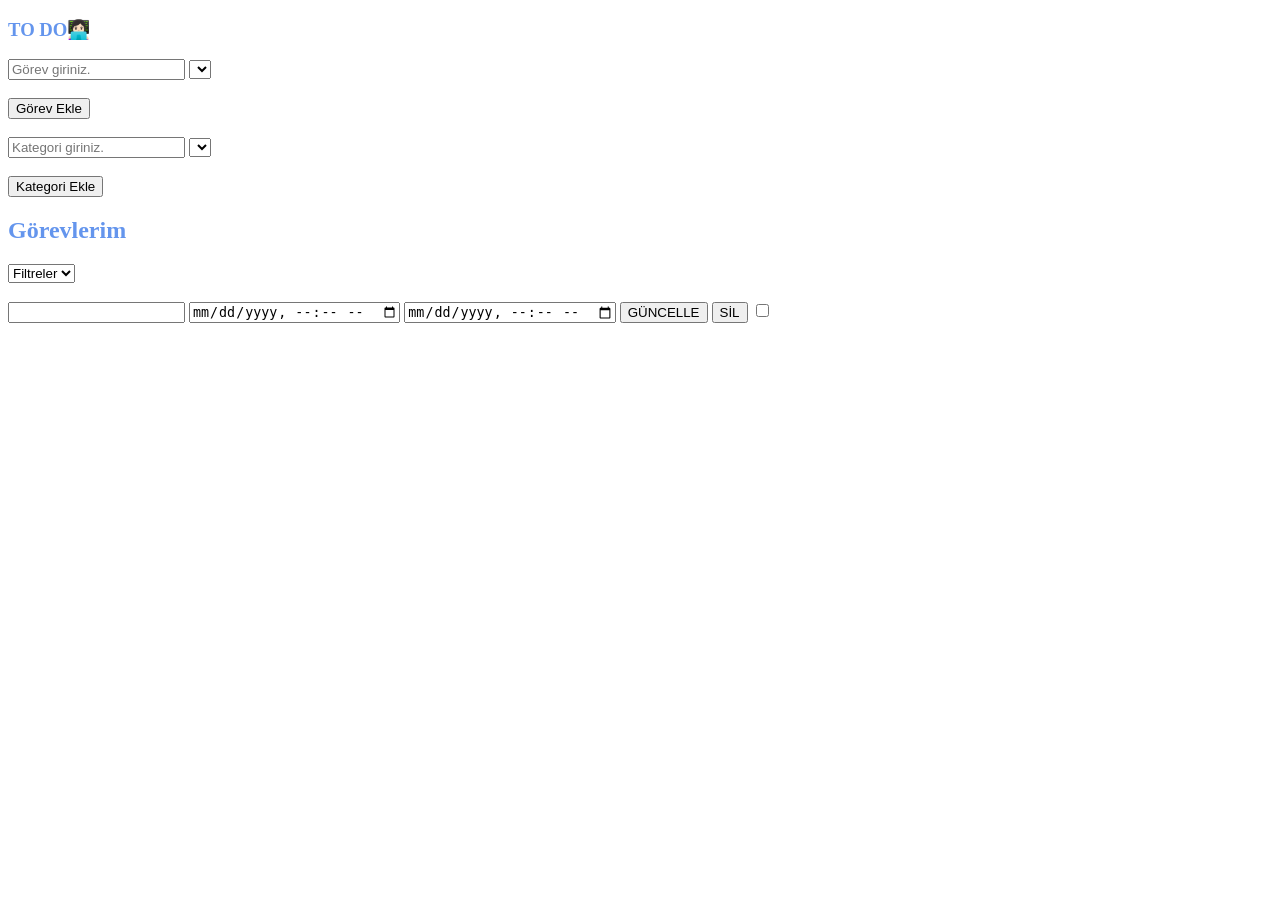
==== todo-list/index.html @ 212270d3 "feat: to-do list başlangıç kodları" ====
<!DOCTYPE html>
<html lang="en">
<head>
    <meta charset="UTF-8">
    <meta name="viewport" content="width=device-width, initial-scale=1.0">
    <title>To Do List</title>
</head>
<body>
    
    <div class="container">
        <h3 style="color:cornflowerblue">TO DO👩🏻‍💻</h3>

        <div class="grid">
            <div class="card">
                <div class="card-header">
                    <div>
                    <input type="text", id="inputTask" , placeholder="Görev giriniz.">
                    <select id="taskSelect">
                        <option value="Görev Seçin"></option>
                    </select>
                    </div>
                    <br>
                    <button type="button" id="task">Görev Ekle</button>
                    <br><br>

                    <input type="text", id="inputCategory", placeholder="Kategori giriniz.">
                    <select id="categorySelect">
                        <option value="Kategori Seçin"></option>
                    </select>
                    <br><br>
                    <button type="button" id="categorySubmit">Kategori Ekle</button>
                </div>

                <section class="list-container">
                    <h2 style="color:cornflowerblue">Görevlerim</h2>
                    <ul id="taskList"></ul>
                </section>

                
                <!--burada filtre özelliği ekledik.-->
                <div>
                    <select id="sort">
                        <option value="">Filtreler</option>
                    </select>
                    <br><br>
                </div>
            
                <!--eklenen görevler burada görünecek-->
                <div id="taskContainer" class="grid-container">
                    <input value="">
                    <input type="datetime-local", id="starting">
                    <input type="datetime-local", id="ending">
                    <button type="submit", id="update">GÜNCELLE</button>
                    <button type="reset", id="delete">SİL</button>
                    <input type="checkbox", id="control">
                </div>
    
            </div>
            
        </div>
    </div>
    


</body>
</html>
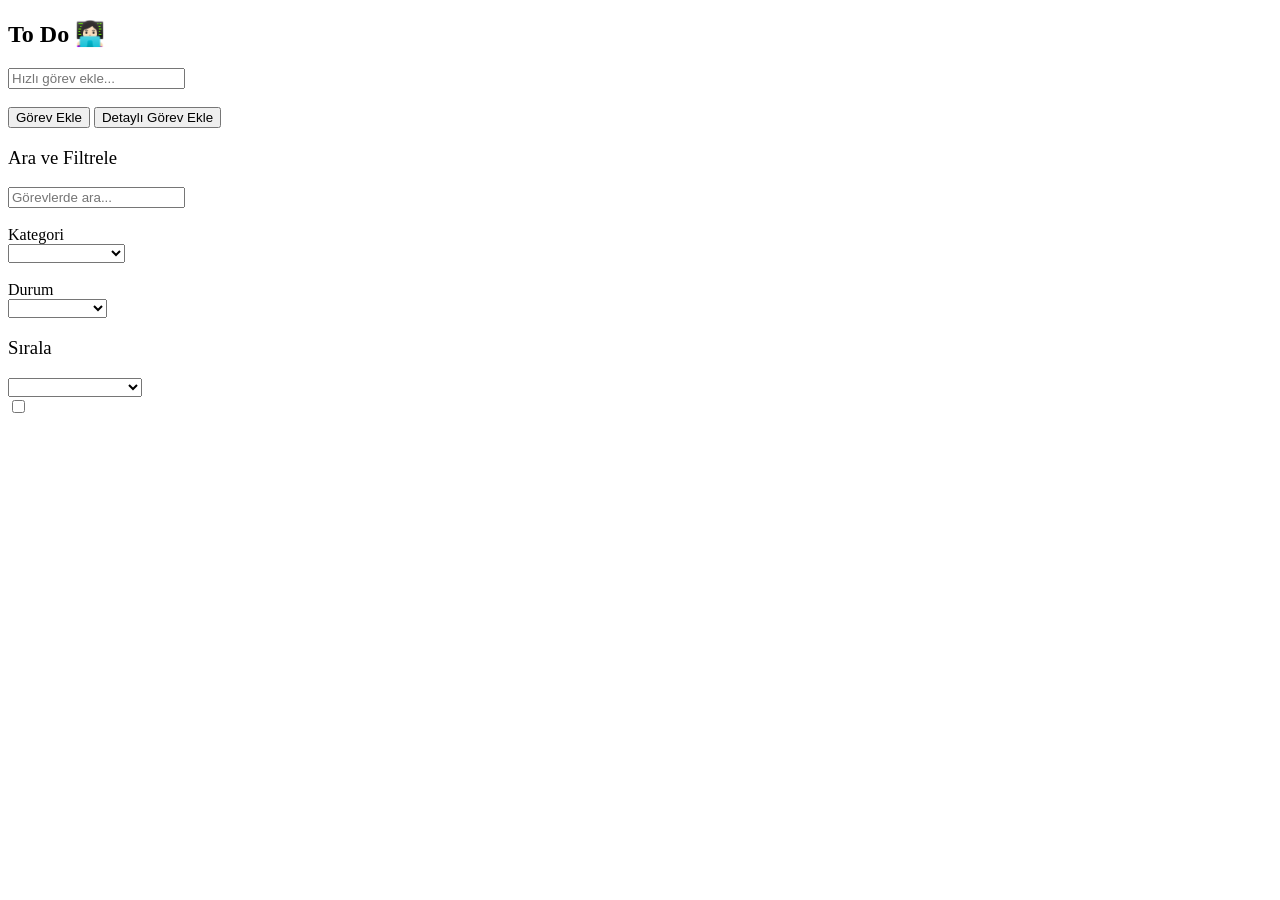
==== commit 1f2719ba: "feat: to-do list görev, kategori ekleme" ====
--- a/todo-list/index.html
+++ b/todo-list/index.html
@@ -3,64 +3,109 @@
 <head>
     <meta charset="UTF-8">
     <meta name="viewport" content="width=device-width, initial-scale=1.0">
-    <title>To Do List</title>
+    <title>Todo App</title>
+    <link rel="stylesheet" href="style.css">
 </head>
 <body>
-    
+
     <div class="container">
-        <h3 style="color:cornflowerblue">TO DO👩🏻‍💻</h3>
+        <header>
+    <h2>To Do 👩🏻‍💻</h2>
+    <div class="quick-add-container">
+        <form id="quick-add-form">
+            <input type="text" id="add-input" placeholder="Hızlı görev ekle..." required>
+            <br><br>
+            <button type="submit" id="add-input-btn" title="Hızlı Ekle">Görev Ekle</button>
+            <button type="button" id="open-details-btn" class="btn-secondary">Detaylı Görev Ekle</button>
+        </form>
+    </div>
+</header>
 
-        <div class="grid">
-            <div class="card">
-                <div class="card-header">
-                    <div>
-                    <input type="text", id="inputTask" , placeholder="Görev giriniz.">
-                    <select id="taskSelect">
-                        <option value="Görev Seçin"></option>
-                    </select>
-                    </div>
+<dialog id="detailed-modal">
+    <div class="modal-content">
+        <h3>Yeni Detaylı Görev</h3>
+        <hr>
+        <form id="detailed-add-form" method="dialog">
+            <label for="det-title">Görev:</label>
+            <input type="text" id="det-title" placeholder="Ne yapacaksın?" required><br><br>
+
+            <label for="add-category">Kategori:</label>
+            <input type="text" id="add-category" placeholder="Örn: Ödev, Ev"><br><br>
+
+            <div class="date-group">
+                
+                <input id="starting" type="datetime-local" required>
+                <span>-</span>
+                <input id="ending" type="datetime-local" required>
+            </div>
+            <br>
+
+            <div class="modal-actions">
+                <button type="button" id="close-modal-btn">İptal</button>
+                <button type="submit" class="btn-primary">Kaydet</button>
+            </div>
+        </form>
+    </div>
+</dialog>
+        
+
+        <main class="content">
+            <aside class="filters-sidebar">
+                <section class="filter-group">
+                    <h3>Ara ve Filtrele</h3>
+                    <input type="text" id="search-input" placeholder="Görevlerde ara...">
                     <br>
-                    <button type="button" id="task">Görev Ekle</button>
-                    <br><br>
 
-                    <input type="text", id="inputCategory", placeholder="Kategori giriniz.">
-                    <select id="categorySelect">
-                        <option value="Kategori Seçin"></option>
+                    <br>
+                    <label for="category-filter">Kategori</label>
+                    <br>
+                    <select id="category-filter">
+                        <option value=""></option>
+                        <option value="all">Tüm Kategoriler</option>
                     </select>
                     <br><br>
-                    <button type="button" id="categorySubmit">Kategori Ekle</button>
-                </div>
-
-                <section class="list-container">
-                    <h2 style="color:cornflowerblue">Görevlerim</h2>
-                    <ul id="taskList"></ul>
+                    <label for="status-filter">Durum</label>
+                    <br>
+                    <select id="status-filter">
+                        <option value=""></option>
+                        <option value="all">Hepsi</option>
+                        <option value="active">Aktif</option>
+                        <option value="completed">Tamamlanan</option>
+                    </select>
                 </section>
 
-                
-                <!--burada filtre özelliği ekledik.-->
-                <div>
-                    <select id="sort">
-                        <option value="">Filtreler</option>
+                <section class="sort-group">
+                    <h3>Sırala</h3>
+                    <select id="sort-select">
+                        <option value=""></option>
+                        <option value="date-desc">Tarih (Yeni -> Eski)</option>
+                        <option value="date-asc">Tarih (Eski -> Yeni)</option>
+                        <option value="alpha-asc">İsim (A -> Z)</option>
+                        <option value="alpha-desc">İsim (Z -> A)</option>
                     </select>
-                    <br><br>
+                </section>
+            </aside>
+
+            
+            <section class="todo-list-container">
+                <div id="todo-list" class="todo-list">
+                    <article class="task-card">
+                        <div class="card-header">
+                            <span class="dc"></span>
+                            <input type="checkbox" id="taskCheck">
+                        </div>
+                        <label for="taskCheck"></label>
+                        <div class="task-footer">
+                            <span class="task-date"></span>
+                            <span class="status-badge"></span>
+                        </div>
+                    </article>
                 </div>
-            
-                <!--eklenen görevler burada görünecek-->
-                <div id="taskContainer" class="grid-container">
-                    <input value="">
-                    <input type="datetime-local", id="starting">
-                    <input type="datetime-local", id="ending">
-                    <button type="submit", id="update">GÜNCELLE</button>
-                    <button type="reset", id="delete">SİL</button>
-                    <input type="checkbox", id="control">
-                </div>
-    
-            </div>
-            
-        </div>
-    </div>
-    
+            </section>
 
 
+        </main>
+    </div>
+    <script src="script.js"></script>
 </body>
-</html> 
+</html>
--- a/todo-list/style.css
+++ b/todo-list/style.css
@@ -0,0 +1,3 @@
+h3 {
+    font-weight: normal;
+}
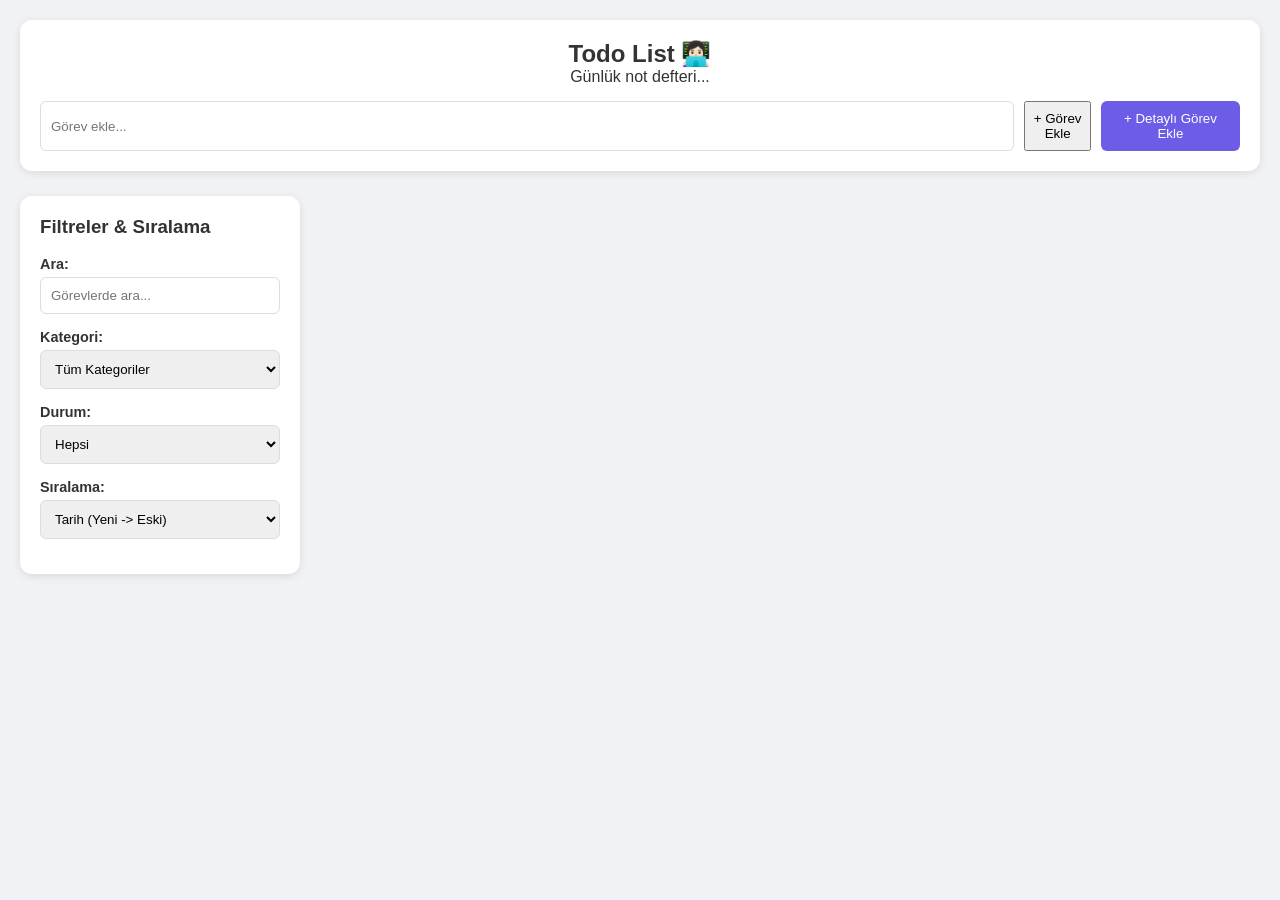
==== commit 873639b3: "LocalStorage özelliği eklendi, CSS tarafı güçlendirildi" ====
--- a/todo-list/index.html
+++ b/todo-list/index.html
@@ -1,5 +1,5 @@
 <!DOCTYPE html>
-<html lang="en">
+<html lang="tr">
 <head>
     <meta charset="UTF-8">
     <meta name="viewport" content="width=device-width, initial-scale=1.0">
@@ -10,102 +10,87 @@
 
     <div class="container">
         <header>
-    <h2>To Do 👩🏻‍💻</h2>
-    <div class="quick-add-container">
-        <form id="quick-add-form">
-            <input type="text" id="add-input" placeholder="Hızlı görev ekle..." required>
-            <br><br>
-            <button type="submit" id="add-input-btn" title="Hızlı Ekle">Görev Ekle</button>
-            <button type="button" id="open-details-btn" class="btn-secondary">Detaylı Görev Ekle</button>
-        </form>
+            <h2>Todo List 👩🏻‍💻</h2>
+            <p>Günlük not defteri...</p>
+            <div class="quick-add-container">
+                <form id="quick-add-form">
+                    <input type="text" id="add-input" placeholder="Görev ekle..." required>
+                    <button type="submit" id="add-input-btn">+ Görev Ekle</button>
+                    <button type="button" id="open-details-btn" class="btn-primary"> + Detaylı Görev Ekle</button>
+                </form>
+            </div>
+        </header>
+
+        <main class="content">
+            <aside class="filters-sidebar">
+                <section class="filter-group">
+                    <h3>Filtreler & Sıralama</h3><br>
+                    
+                    <div class="input-group">
+                        <label for="search-input">Ara:</label>
+                        <input type="text" id="search-input" placeholder="Görevlerde ara...">
+                    </div>
+
+                    <div class="input-group">
+                        <label for="category-filter">Kategori:</label>
+                        <select id="category-filter">
+                            <option value="all">Tüm Kategoriler</option>
+                            </select>
+                    </div>
+
+                    <div class="input-group">
+                        <label for="status-filter">Durum:</label>
+                        <select id="status-filter">
+                            <option value="all" selected>Hepsi</option>
+                            <option value="active">Aktif</option>
+                            <option value="completed">Tamamlanan</option>
+                        </select>
+                    </div>
+
+                    <div class="input-group">
+                        <label for="sort-select">Sıralama:</label>
+                        <select id="sort-select">
+                            <option value="date-desc">Tarih (Yeni -> Eski)</option>
+                            <option value="date-asc">Tarih (Eski -> Yeni)</option>
+                            <option value="alpha-asc">İsim (A -> Z)</option>
+                        </select>
+                    </div>
+                </section>
+            </aside>
+
+            <!-- bu kısım görevlerin gösterileceği o kısım, görevlerin buraya gelmesi için oluşturulmuş bir alandır. -->
+            <section class="todo-list-container">
+                <div id="todo-list" class="task-grid">
+                    </div>
+            </section>
+        </main>
     </div>
-</header>
 
-<dialog id="detailed-modal">
+    <dialog id="detailed-modal">
     <div class="modal-content">
-        <h3>Yeni Detaylı Görev</h3>
-        <hr>
-        <form id="detailed-add-form" method="dialog">
-            <label for="det-title">Görev:</label>
-            <input type="text" id="det-title" placeholder="Ne yapacaksın?" required><br><br>
+        <h3 id="modal-title">Yeni Detaylı Görev</h3>
+        <form id="detailed-add-form">
+            <label>Görev:</label>
+            <input type="text" id="det-title" required>
 
-            <label for="add-category">Kategori:</label>
-            <input type="text" id="add-category" placeholder="Örn: Ödev, Ev"><br><br>
+            <label>Kategori:</label>
+            <input type="text" id="det-category"> 
 
             <div class="date-group">
-                
-                <input id="starting" type="datetime-local" required>
-                <span>-</span>
-                <input id="ending" type="datetime-local" required>
+                <label>Başlangıç:</label>
+                <input id="det-starting" type="datetime-local" required>
+                <label>Bitiş:</label>
+                <input id="det-ending" type="datetime-local" required>
             </div>
-            <br>
 
             <div class="modal-actions">
                 <button type="button" id="close-modal-btn">İptal</button>
-                <button type="submit" class="btn-primary">Kaydet</button>
+                <button type="submit" id="submit-modal-btn">Kaydet</button>
             </div>
         </form>
     </div>
 </dialog>
-        
 
-        <main class="content">
-            <aside class="filters-sidebar">
-                <section class="filter-group">
-                    <h3>Ara ve Filtrele</h3>
-                    <input type="text" id="search-input" placeholder="Görevlerde ara...">
-                    <br>
-
-                    <br>
-                    <label for="category-filter">Kategori</label>
-                    <br>
-                    <select id="category-filter">
-                        <option value=""></option>
-                        <option value="all">Tüm Kategoriler</option>
-                    </select>
-                    <br><br>
-                    <label for="status-filter">Durum</label>
-                    <br>
-                    <select id="status-filter">
-                        <option value=""></option>
-                        <option value="all">Hepsi</option>
-                        <option value="active">Aktif</option>
-                        <option value="completed">Tamamlanan</option>
-                    </select>
-                </section>
-
-                <section class="sort-group">
-                    <h3>Sırala</h3>
-                    <select id="sort-select">
-                        <option value=""></option>
-                        <option value="date-desc">Tarih (Yeni -> Eski)</option>
-                        <option value="date-asc">Tarih (Eski -> Yeni)</option>
-                        <option value="alpha-asc">İsim (A -> Z)</option>
-                        <option value="alpha-desc">İsim (Z -> A)</option>
-                    </select>
-                </section>
-            </aside>
-
-            
-            <section class="todo-list-container">
-                <div id="todo-list" class="todo-list">
-                    <article class="task-card">
-                        <div class="card-header">
-                            <span class="dc"></span>
-                            <input type="checkbox" id="taskCheck">
-                        </div>
-                        <label for="taskCheck"></label>
-                        <div class="task-footer">
-                            <span class="task-date"></span>
-                            <span class="status-badge"></span>
-                        </div>
-                    </article>
-                </div>
-            </section>
-
-
-        </main>
-    </div>
     <script src="script.js"></script>
 </body>
-</html>
+</html>
--- a/todo-list/style.css
+++ b/todo-list/style.css
@@ -1,3 +1,131 @@
-h3 {
-    font-weight: normal;
-}+/* ==========================================================================
+   GENEL AYARLAR
+   ========================================================================== */
+* {
+    margin: 0;
+    padding: 0;
+    box-sizing: border-box;
+    font-family: 'Segoe UI', Tahoma, sans-serif;
+}
+
+body {
+    background-color: #f0f2f5;
+    padding: 20px;
+    color: #333;
+}
+
+.container {
+    max-width: 1400px;
+    margin: 0 auto;
+}
+
+/* ==========================================================================
+   HEADER & SIDEBAR
+   ========================================================================== */
+header {
+    background: #fff;
+    padding: 20px;
+    border-radius: 12px;
+    box-shadow: 0 2px 8px rgba(0,0,0,0.1);
+    text-align: center;
+    margin-bottom: 25px;
+}
+
+.quick-add-container form {
+    display: flex;
+    justify-content: center;
+    gap: 10px;
+    margin-top: 15px;
+}
+
+.content {
+    display: flex;
+    gap: 25px;
+    align-items: flex-start;
+}
+
+.filters-sidebar {
+    flex: 0 0 280px;
+    background: #fff;
+    padding: 20px;
+    border-radius: 12px;
+    box-shadow: 0 2px 8px rgba(0,0,0,0.1);
+}
+
+.input-group { margin-bottom: 15px; }
+.input-group label { display: block; font-weight: 600; font-size: 0.9rem; margin-bottom: 5px; }
+
+input, select {
+    width: 100%;
+    padding: 10px;
+    border: 1px solid #ddd;
+    border-radius: 6px;
+}
+
+/* ==========================================================================
+   GÖREV KARTLARI (GRID)
+   ========================================================================== */
+.task-grid {
+    display: grid;
+    grid-template-columns: repeat(auto-fill, minmax(320px, 1fr));
+    gap: 20px;
+    flex: 1;
+}
+
+.task-card {
+    background: #fff;
+    border-radius: 12px;
+    padding: 20px;
+    box-shadow: 0 4px 6px rgba(0,0,0,0.05);
+    border-top: 6px solid #6c5ce7;
+    transition: transform 0.2s;
+    display: flex;
+    flex-direction: column;
+    gap: 12px;
+}
+
+.task-card:hover { transform: translateY(-5px); }
+
+/* --- DURUM RENKLERİ --- */
+
+/* VAKTİ GEÇMİŞ (Kırmızı) */
+.task-card.overdue {
+    background-color: #fff1f0 !important;
+    border-top-color: #ff4d4f !important;
+    border-left: 5px solid #ff4d4f !important;
+}
+
+/* 1 GÜNDEN AZ KALAN (Sarı) */
+.task-card.warning {
+    background-color: #fffbe6 !important;
+    border-top-color: #faad14 !important;
+    border-left: 5px solid #faad14 !important;
+}
+
+/* TAMAMLANMIŞ (Yeşil/Soluk) */
+.task-card.completed-card {
+    background-color: #f6ffed !important;
+    border-top-color: #52c41a !important;
+    opacity: 0.8;
+}
+
+.completed-text { text-decoration: line-through; color: #888; }
+
+/* ==========================================================================
+   DİALOG & BUTONLAR
+   ========================================================================== */
+dialog {
+    border: none;
+    border-radius: 15px;
+    padding: 25px;
+    width: 450px;
+    margin: auto;
+    box-shadow: 0 10px 30px rgba(0,0,0,0.2);
+}
+
+dialog::backdrop { background: rgba(0,0,0,0.5); backdrop-filter: blur(4px); }
+
+.card-actions { display: flex; gap: 8px; margin-top: 10px; }
+.edit-btn { background: #e3f2fd; color: #1976d2; flex: 1; border: none; padding: 8px; border-radius: 5px; cursor: pointer; }
+.delete-btn { background: #ffebee; color: #d32f2f; flex: 1; border: none; padding: 8px; border-radius: 5px; cursor: pointer; }
+.btn-primary { background: #6c5ce7; color: white; border: none; padding: 10px 20px; border-radius: 6px; cursor: pointer; }
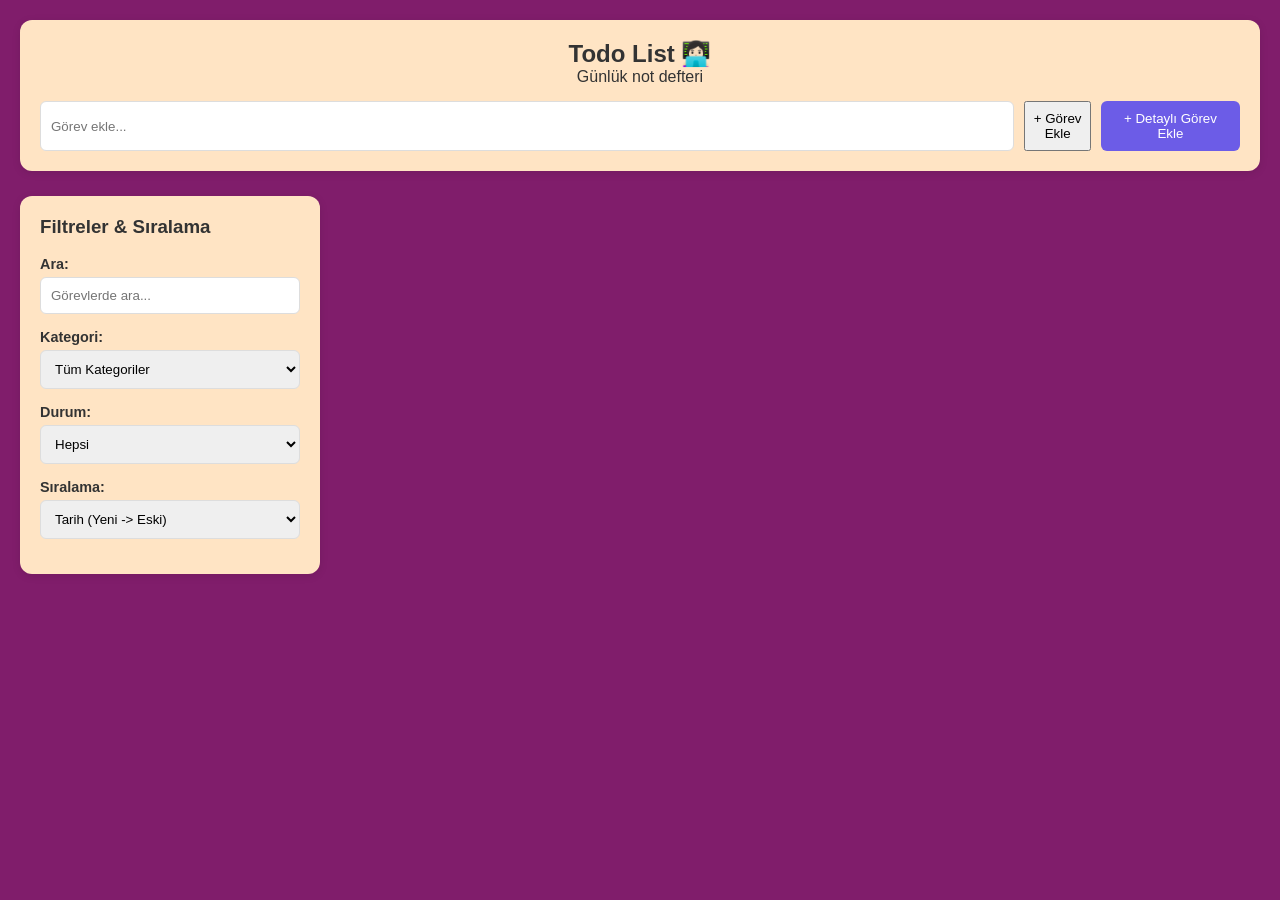
==== commit 39a65f96: "Görevlere filtreleme ve sıralama özellikleri tanımlandı" ====
--- a/todo-list/index.html
+++ b/todo-list/index.html
@@ -11,7 +11,7 @@
     <div class="container">
         <header>
             <h2>Todo List 👩🏻‍💻</h2>
-            <p>Günlük not defteri...</p>
+            <p>Günlük not defteri</p>
             <div class="quick-add-container">
                 <form id="quick-add-form">
                     <input type="text" id="add-input" placeholder="Görev ekle..." required>
@@ -53,12 +53,13 @@
                             <option value="date-desc">Tarih (Yeni -> Eski)</option>
                             <option value="date-asc">Tarih (Eski -> Yeni)</option>
                             <option value="alpha-asc">İsim (A -> Z)</option>
+                            <option value="alpha-desc">İsim (Z -> A)</option>
                         </select>
                     </div>
                 </section>
             </aside>
 
-            <!-- bu kısım görevlerin gösterileceği o kısım, görevlerin buraya gelmesi için oluşturulmuş bir alandır. -->
+            <!-- bu kısım görevlerin gösterileceği kısım, görevlerin buraya gelmesi için oluşturulmuş bir alandır. -->
             <section class="todo-list-container">
                 <div id="todo-list" class="task-grid">
                     </div>
--- a/todo-list/style.css
+++ b/todo-list/style.css
@@ -1,6 +1,3 @@
-/* ==========================================================================
-   GENEL AYARLAR
-   ========================================================================== */
 * {
     margin: 0;
     padding: 0;
@@ -9,7 +6,7 @@
 }
 
 body {
-    background-color: #f0f2f5;
+    background-color:rgb(128, 29, 107);
     padding: 20px;
     color: #333;
 }
@@ -23,13 +20,14 @@
    HEADER & SIDEBAR
    ========================================================================== */
 header {
-    background: #fff;
+    background: bisque;
     padding: 20px;
     border-radius: 12px;
     box-shadow: 0 2px 8px rgba(0,0,0,0.1);
     text-align: center;
     margin-bottom: 25px;
 }
+
 
 .quick-add-container form {
     display: flex;
@@ -45,8 +43,8 @@
 }
 
 .filters-sidebar {
-    flex: 0 0 280px;
-    background: #fff;
+    flex: 0 0 300px;
+    background: bisque;
     padding: 20px;
     border-radius: 12px;
     box-shadow: 0 2px 8px rgba(0,0,0,0.1);
@@ -65,11 +63,35 @@
 /* ==========================================================================
    GÖREV KARTLARI (GRID)
    ========================================================================== */
+.todo-list-container {
+    flex: 1; 
+    min-width: 0; 
+    max-height: 600px;
+    overflow-y: auto;
+    padding-right: 25px;
+    border-radius: 10px;
+   
+}
+
+.todo-list-container::-webkit-scrollbar {
+    width: 8px;
+}
+
+.todo-list-container::-webkit-scrollbar-track {
+    background: #f1f1f1;
+    border-radius: 10px;
+}
+
+.todo-list-container::-webkit-scrollbar-thumb {
+    background: #6c5ce7; /* Senin ana rengin */
+    border-radius: 10px;
+}
+
 .task-grid {
-    display: grid;
-    grid-template-columns: repeat(auto-fill, minmax(320px, 1fr));
+    display: flex;          
+    flex-direction: column; 
     gap: 20px;
-    flex: 1;
+    width: 100%;            
 }
 
 .task-card {
@@ -88,28 +110,28 @@
 
 /* --- DURUM RENKLERİ --- */
 
-/* VAKTİ GEÇMİŞ (Kırmızı) */
+
 .task-card.overdue {
     background-color: #fff1f0 !important;
     border-top-color: #ff4d4f !important;
     border-left: 5px solid #ff4d4f !important;
 }
 
-/* 1 GÜNDEN AZ KALAN (Sarı) */
+
 .task-card.warning {
     background-color: #fffbe6 !important;
     border-top-color: #faad14 !important;
     border-left: 5px solid #faad14 !important;
 }
 
-/* TAMAMLANMIŞ (Yeşil/Soluk) */
+
 .task-card.completed-card {
     background-color: #f6ffed !important;
     border-top-color: #52c41a !important;
     opacity: 0.8;
 }
 
-.completed-text { text-decoration: line-through; color: #888; }
+.completed-text { text-decoration: line-through; color: #361f9c; }
 
 /* ==========================================================================
    DİALOG & BUTONLAR
